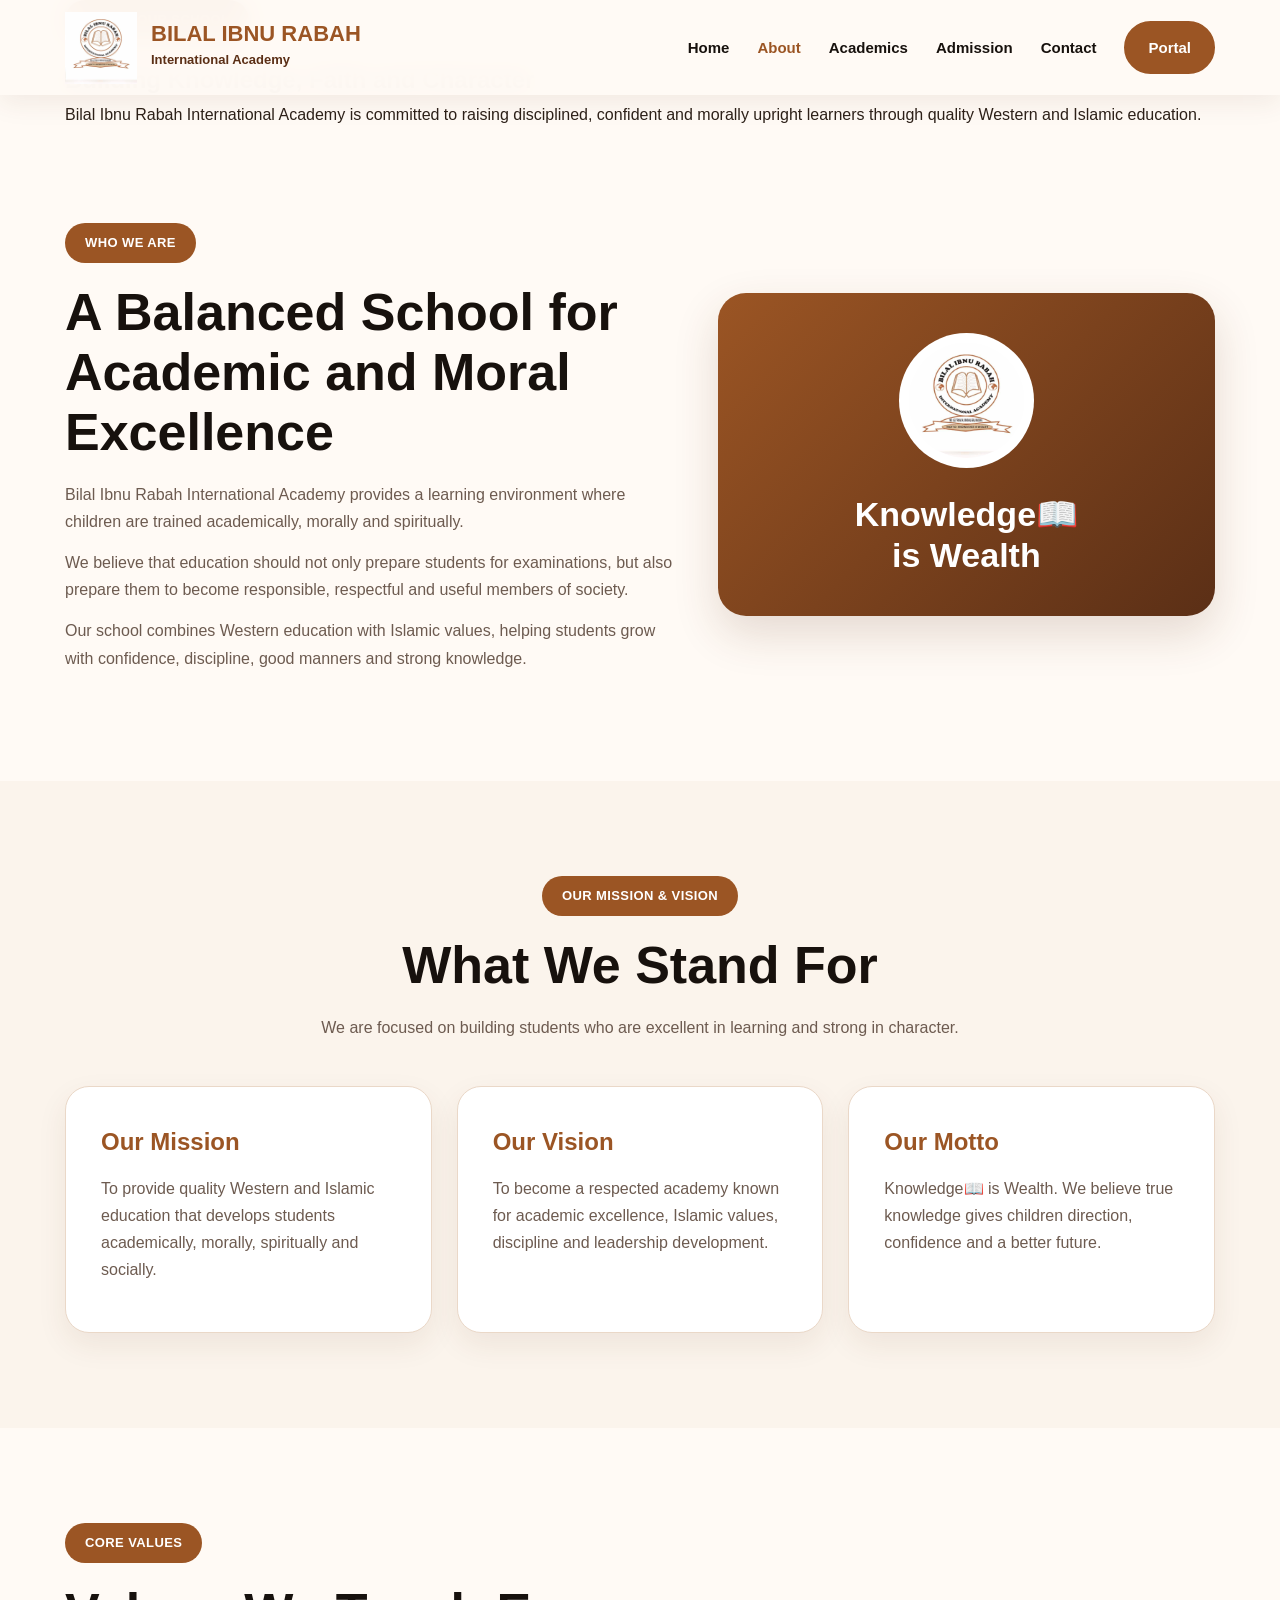
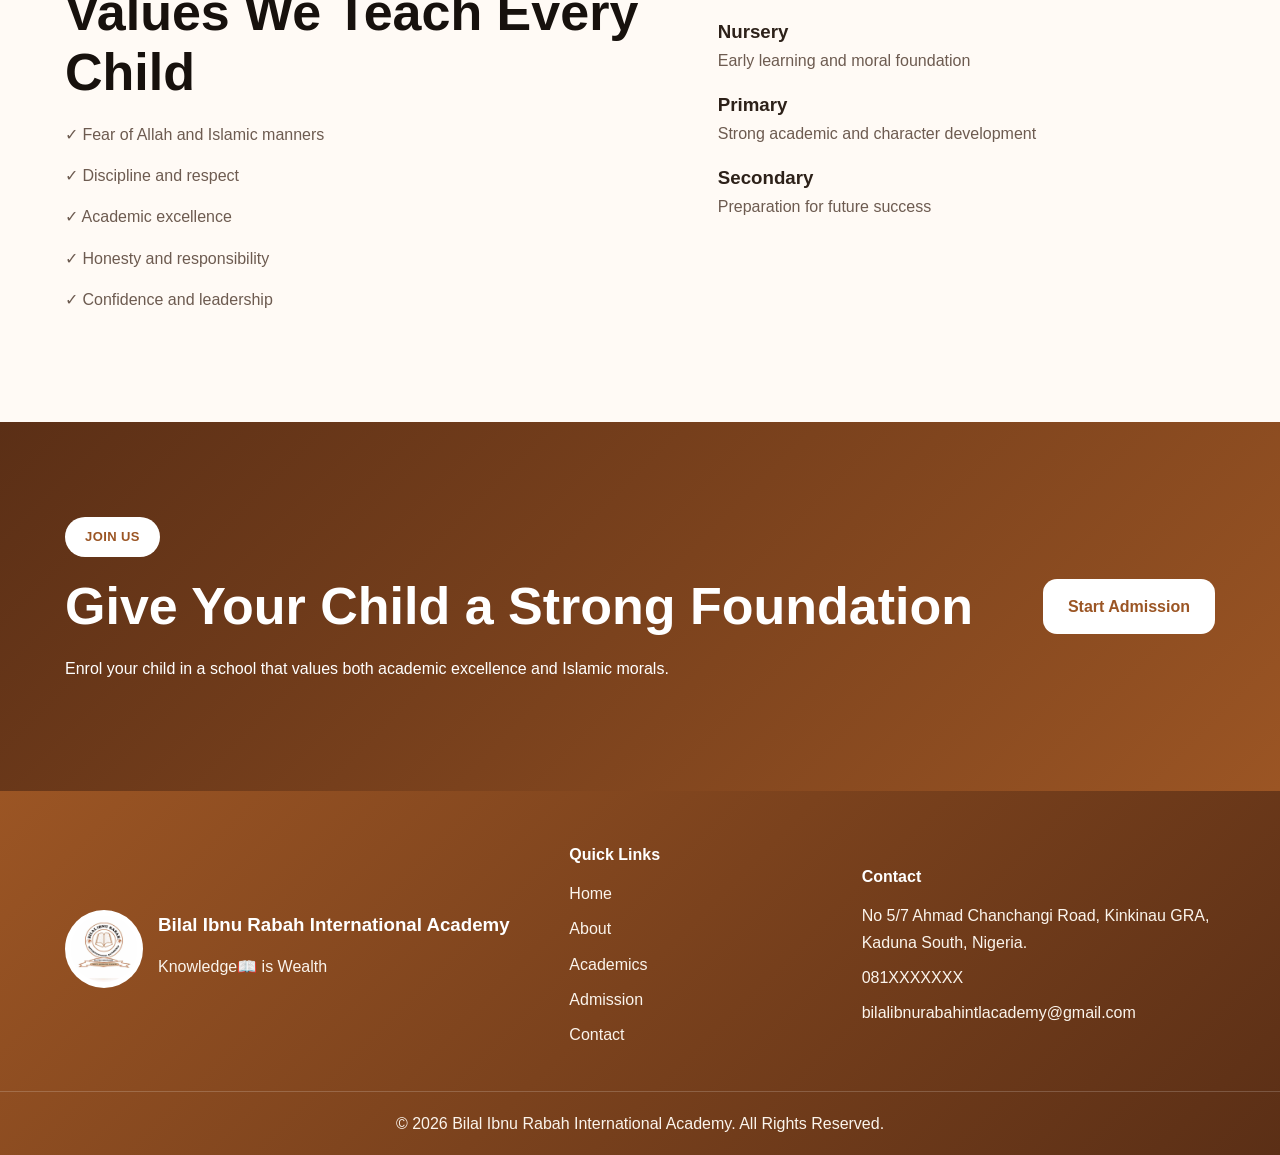
==== about.html @ da8c621b "Create about.html" ====
<!DOCTYPE html>
<html lang="en">
<head>
  <meta charset="UTF-8" />
  <meta name="viewport" content="width=device-width, initial-scale=1.0" />
  <title>About Us | Bilal Ibnu Rabah International Academy</title>
  <link rel="stylesheet" href="style.css" />
</head>
<body>

<header class="header">
  <div class="container nav">
    <a href="index.html" class="logo">
      <img src="bilal logo.png" alt="Bilal Ibnu Rabah Logo">
      <div>
        <h2>Bilal Ibnu Rabah</h2>
        <span>International Academy</span>
      </div>
    </a>

    <button class="menu-btn" id="menuBtn">☰</button>

    <nav class="nav-links" id="navLinks">
      <a href="index.html">Home</a>
      <a href="about.html" class="active">About</a>
      <a href="academics.html">Academics</a>
      <a href="admission.html">Admission</a>
      <a href="contact.html">Contact</a>
      <a href="portal.html" class="portal-btn">Portal</a>
    </nav>
  </div>
</header>

<section class="page-hero">
  <div class="page-hero-overlay"></div>
  <div class="container page-hero-content">
    <span class="section-tag">About Our School</span>
    <h1>Building Knowledge, Faith and Character</h1>
    <p>
      Bilal Ibnu Rabah International Academy is committed to raising disciplined,
      confident and morally upright learners through quality Western and Islamic education.
    </p>
  </div>
</section>

<section class="section about-page">
  <div class="container about-grid">
    <div>
      <span class="section-tag">Who We Are</span>
      <h2>A Balanced School for Academic and Moral Excellence</h2>
      <p>
        Bilal Ibnu Rabah International Academy provides a learning environment where children
        are trained academically, morally and spiritually.
      </p>
      <p>
        We believe that education should not only prepare students for examinations, but also
        prepare them to become responsible, respectful and useful members of society.
      </p>
      <p>
        Our school combines Western education with Islamic values, helping students grow with
        confidence, discipline, good manners and strong knowledge.
      </p>
    </div>

    <div class="motto-card">
      <img src="bilal logo.png" alt="Bilal Ibnu Rabah Logo">
      <h3>Knowledge📖<br>is Wealth</h3>
    </div>
  </div>
</section>

<section class="section light">
  <div class="container">
    <div class="section-heading">
      <span class="section-tag">Our Mission & Vision</span>
      <h2>What We Stand For</h2>
      <p>We are focused on building students who are excellent in learning and strong in character.</p>
    </div>

    <div class="cards">
      <div class="card">
        <h3>Our Mission</h3>
        <p>
          To provide quality Western and Islamic education that develops students academically,
          morally, spiritually and socially.
        </p>
      </div>

      <div class="card">
        <h3>Our Vision</h3>
        <p>
          To become a respected academy known for academic excellence, Islamic values,
          discipline and leadership development.
        </p>
      </div>

      <div class="card">
        <h3>Our Motto</h3>
        <p>
          Knowledge📖 is Wealth. We believe true knowledge gives children direction,
          confidence and a better future.
        </p>
      </div>
    </div>
  </div>
</section>

<section class="section why">
  <div class="container why-grid">
    <div>
      <span class="section-tag">Core Values</span>
      <h2>Values We Teach Every Child</h2>

      <div class="features">
        <p>✓ Fear of Allah and Islamic manners</p>
        <p>✓ Discipline and respect</p>
        <p>✓ Academic excellence</p>
        <p>✓ Honesty and responsibility</p>
        <p>✓ Confidence and leadership</p>
      </div>
    </div>

    <div class="stats-card">
      <div>
        <h3>Nursery</h3>
        <p>Early learning and moral foundation</p>
      </div>
      <div>
        <h3>Primary</h3>
        <p>Strong academic and character development</p>
      </div>
      <div>
        <h3>Secondary</h3>
        <p>Preparation for future success</p>
      </div>
    </div>
  </div>
</section>

<section class="section admission">
  <div class="container admission-box">
    <div>
      <span class="section-tag light-tag">Join Us</span>
      <h2>Give Your Child a Strong Foundation</h2>
      <p>
        Enrol your child in a school that values both academic excellence and Islamic morals.
      </p>
    </div>

    <a href="admission.html" class="btn white-btn">Start Admission</a>
  </div>
</section>

<footer class="footer">
  <div class="container footer-grid">
    <div class="footer-brand">
      <img src="bilal logo.png" alt="Bilal Ibnu Rabah Logo">
      <div>
        <h3>Bilal Ibnu Rabah International Academy</h3>
        <p>Knowledge📖 is Wealth</p>
      </div>
    </div>

    <div>
      <h4>Quick Links</h4>
      <a href="index.html">Home</a>
      <a href="about.html">About</a>
      <a href="academics.html">Academics</a>
      <a href="admission.html">Admission</a>
      <a href="contact.html">Contact</a>
    </div>

    <div>
      <h4>Contact</h4>
      <p>No 5/7 Ahmad Chanchangi Road, Kinkinau GRA, Kaduna South, Nigeria.</p>
      <p>081XXXXXXX</p>
      <p>bilalibnurabahintlacademy@gmail.com</p>
    </div>
  </div>

  <div class="copyright">
    © 2026 Bilal Ibnu Rabah International Academy. All Rights Reserved.
  </div>
</footer>

<script>
  const menuBtn = document.getElementById("menuBtn");
  const navLinks = document.getElementById("navLinks");

  menuBtn.addEventListener("click", () => {
    navLinks.classList.toggle("show");
  });

  document.querySelectorAll(".nav-links a").forEach(link => {
    link.addEventListener("click", () => {
      navLinks.classList.remove("show");
    });
  });
</script>

</body>
</html>
---- style.css ----
* {
  margin: 0;
  padding: 0;
  box-sizing: border-box;
}

:root {
  --brown: #9b5524;
  --brown-dark: #5b2f16;
  --brown-light: #b66b32;
  --cream: #fbf4ec;
  --cream-soft: #fffaf5;
  --white: #ffffff;
  --black: #17110d;
  --text: #2d2119;
  --muted: #6d5b50;
  --line: #ead8c8;
  --shadow: 0 18px 45px rgba(91, 47, 22, 0.16);
}

html {
  scroll-behavior: smooth;
}

body {
  font-family: "Segoe UI", Arial, sans-serif;
  background: var(--cream-soft);
  color: var(--text);
  line-height: 1.7;
}

.container {
  width: min(1150px, 92%);
  margin: auto;
}

/* HEADER */
.header {
  position: fixed;
  top: 0;
  width: 100%;
  background: rgba(255, 250, 245, 0.97);
  backdrop-filter: blur(14px);
  z-index: 1000;
  box-shadow: 0 8px 25px rgba(91, 47, 22, 0.08);
}

.nav {
  height: 95px;
  display: flex;
  align-items: center;
  justify-content: space-between;
}

.logo-box,
.logo {
  display: flex;
  align-items: center;
  gap: 14px;
  text-decoration: none;
  color: var(--black);
}

.logo-box img,
.logo img {
  width: 72px;
  height: 72px;
  object-fit: contain;
}

.logo-box h2,
.logo h2 {
  color: var(--brown);
  font-size: 22px;
  line-height: 1.05;
  text-transform: uppercase;
  font-weight: 900;
}

.logo-box span,
.logo span {
  color: var(--brown-dark);
  font-size: 13px;
  font-weight: 700;
}

.nav-links {
  display: flex;
  align-items: center;
  gap: 28px;
}

.nav-links a {
  color: var(--black);
  text-decoration: none;
  font-weight: 700;
  font-size: 15px;
  transition: 0.3s ease;
}

.nav-links a:hover,
.nav-links a.active {
  color: var(--brown);
}

.cta-btn,
.portal-btn {
  background: var(--brown);
  color: var(--white) !important;
  padding: 12px 22px;
  border-radius: 35px;
  border: 2px solid var(--brown);
}

.cta-btn:hover,
.portal-btn:hover {
  background: var(--brown-dark);
  border-color: var(--brown-dark);
}

.menu-btn {
  display: none;
  border: none;
  background: var(--brown);
  color: var(--white);
  font-size: 27px;
  width: 48px;
  height: 48px;
  border-radius: 14px;
  cursor: pointer;
}

/* HERO */
.hero {
  min-height: 100vh;
  background: url("baground.jpg") center/cover no-repeat;
  position: relative;
  display: flex;
  align-items: center;
  padding-top: 110px;
}

.hero-overlay {
  position: absolute;
  inset: 0;
  background: linear-gradient(
    90deg,
    rgba(255, 250, 245, 0.98) 0%,
    rgba(255, 250, 245, 0.86) 43%,
    rgba(155, 85, 36, 0.30) 100%
  );
}

.hero-content {
  position: relative;
  z-index: 2;
  max-width: 720px;
}

.tag,
.hero-tag,
.section-tag {
  display: inline-block;
  background: var(--brown);
  color: var(--white);
  padding: 9px 20px;
  border-radius: 35px;
  font-size: 13px;
  font-weight: 900;
  text-transform: uppercase;
  letter-spacing: 0.4px;
  margin-bottom: 20px;
}

.hero h1 {
  color: var(--black);
  font-size: clamp(42px, 6vw, 72px);
  line-height: 1.05;
  margin-bottom: 22px;
  font-weight: 900;
  max-width: 760px;
}

.hero h1 span {
  color: var(--brown);
}

.hero p {
  color: var(--text);
  font-size: 19px;
  max-width: 620px;
  font-weight: 500;
}

.hero-buttons {
  display: flex;
  gap: 16px;
  flex-wrap: wrap;
  margin-top: 32px;
}

.btn {
  display: inline-block;
  padding: 14px 25px;
  border-radius: 14px;
  text-decoration: none;
  font-weight: 900;
  transition: 0.3s ease;
}

.primary,
.primary-btn {
  background: var(--brown);
  color: var(--white);
  box-shadow: var(--shadow);
}

.primary:hover,
.primary-btn:hover {
  background: var(--brown-dark);
  transform: translateY(-3px);
}

.secondary,
.outline-btn {
  border: 2px solid var(--brown);
  color: var(--brown);
  background: transparent;
}

.secondary:hover,
.outline-btn:hover {
  background: var(--brown);
  color: var(--white);
}

/* STATS / PROGRAM STRIP */
.stats,
.program-strip {
  position: relative;
  margin-top: -65px;
  z-index: 5;
}

.stats-grid,
.program-grid {
  display: grid;
  grid-template-columns: repeat(3, 1fr);
  background: var(--white);
  border-radius: 22px;
  box-shadow: var(--shadow);
  overflow: hidden;
}

.stats-grid div,
.program-box {
  padding: 35px;
  border-right: 1px solid var(--line);
}

.stats-grid div:last-child,
.program-box:last-child {
  border-right: none;
}

.stats-grid h3,
.program-box h3 {
  color: var(--brown);
  font-size: 26px;
  margin-bottom: 5px;
}

.stats-grid p,
.program-box p {
  color: var(--text);
  font-size: 15px;
}

.icon {
  width: 58px;
  height: 58px;
  background: var(--brown);
  color: var(--white);
  border-radius: 50%;
  display: grid;
  place-items: center;
  font-size: 25px;
  margin-bottom: 12px;
}

/* SECTIONS */
.section {
  padding: 95px 0;
}

.light {
  background: var(--cream);
}

.section h2 {
  color: var(--black);
  font-size: clamp(32px, 5vw, 52px);
  line-height: 1.15;
  margin-bottom: 18px;
  font-weight: 900;
}

.section p {
  color: var(--muted);
  margin-bottom: 14px;
}

.about-grid,
.contact-grid,
.why-grid,
.footer-grid {
  display: grid;
  grid-template-columns: 1.1fr 0.9fr;
  gap: 45px;
  align-items: center;
}

.about-card,
.contact-card,
.motto-card {
  background: linear-gradient(135deg, var(--brown), var(--brown-dark));
  color: var(--white);
  padding: 40px;
  border-radius: 28px;
  box-shadow: var(--shadow);
}

.about-card h3,
.contact-card strong {
  color: var(--white);
}

.about-card p,
.contact-card p {
  color: var(--cream);
}

.motto-card {
  text-align: center;
}

.motto-card img {
  width: 135px;
  height: 135px;
  object-fit: contain;
  background: var(--white);
  border-radius: 50%;
  padding: 10px;
  margin-bottom: 18px;
}

.motto-card h3 {
  font-size: 34px;
  line-height: 1.2;
}

.center,
.section-heading {
  text-align: center;
  max-width: 720px;
  margin: 0 auto 45px;
}

.cards {
  display: grid;
  grid-template-columns: repeat(3, 1fr);
  gap: 25px;
}

.card {
  background: var(--white);
  padding: 35px;
  border-radius: 24px;
  border: 1px solid var(--line);
  box-shadow: 0 12px 30px rgba(91, 47, 22, 0.08);
  transition: 0.3s ease;
}

.card:hover {
  transform: translateY(-8px);
  box-shadow: var(--shadow);
}

.card h3 {
  color: var(--brown);
  font-size: 24px;
  margin-bottom: 12px;
}

/* ADMISSION */
.admission {
  background: linear-gradient(135deg, var(--brown-dark), var(--brown));
  color: var(--white);
}

.admission h2,
.admission p {
  color: var(--white);
}

.admission-box {
  display: flex;
  justify-content: space-between;
  align-items: center;
  gap: 35px;
}

.white-btn {
  background: var(--white);
  color: var(--brown);
}

.white-btn:hover {
  background: var(--cream);
  transform: translateY(-3px);
}

.light-tag {
  background: var(--white);
  color: var(--brown);
}

/* GALLERY */
.gallery-preview {
  display: grid;
  grid-template-columns: repeat(3, 1fr);
  gap: 25px;
}

.gallery-preview div {
  height: 210px;
  border-radius: 24px;
  background: linear-gradient(135deg, var(--brown), var(--brown-dark));
  color: var(--white);
  display: grid;
  place-items: center;
  font-weight: 900;
  font-size: 22px;
  box-shadow: var(--shadow);
}

/* FOOTER */
.footer {
  background: linear-gradient(135deg, var(--brown), var(--brown-dark));
  color: var(--white);
  padding: 50px 0 0;
}

.footer-grid {
  grid-template-columns: 1.3fr 0.7fr 1fr;
  padding-bottom: 35px;
}

.footer-brand {
  display: flex;
  align-items: center;
  gap: 15px;
}

.footer-brand img {
  width: 78px;
  height: 78px;
  object-fit: contain;
  background: var(--white);
  border-radius: 50%;
  padding: 6px;
}

.footer h3,
.footer h4 {
  color: var(--white);
  margin-bottom: 12px;
}

.footer p,
.footer a {
  color: var(--cream);
  text-decoration: none;
  display: block;
  margin-bottom: 8px;
}

.footer a:hover {
  color: var(--white);
}

.copyright {
  text-align: center;
  padding: 18px;
  border-top: 1px solid rgba(255,255,255,0.18);
  color: var(--cream);
}

/* MOBILE */
@media (max-width: 900px) {
  .nav {
    height: 86px;
  }

  .logo-box img,
  .logo img {
    width: 55px;
    height: 55px;
  }

  .logo-box h2,
  .logo h2 {
    font-size: 15px;
  }

  .logo-box span,
  .logo span {
    font-size: 11px;
  }

  .menu-btn {
    display: block;
  }

  .nav-links {
    position: absolute;
    top: 86px;
    left: 0;
    width: 100%;
    background: var(--cream-soft);
    flex-direction: column;
    align-items: flex-start;
    padding: 25px 7%;
    display: none;
    box-shadow: 0 18px 35px rgba(91, 47, 22, 0.14);
  }

  .nav-links.show {
    display: flex;
  }

  .nav-links a {
    width: 100%;
  }

  .hero {
    min-height: 92vh;
    padding-top: 95px;
  }

  .hero h1 {
    font-size: 42px;
  }

  .hero p {
    font-size: 17px;
  }

  .stats,
  .program-strip {
    margin-top: 0;
  }

  .stats-grid,
  .program-grid,
  .cards,
  .gallery-preview,
  .about-grid,
  .contact-grid,
  .why-grid,
  .footer-grid {
    grid-template-columns: 1fr;
  }

  .stats-grid div,
  .program-box {
    border-right: none;
    border-bottom: 1px solid var(--line);
  }

  .stats-grid div:last-child,
  .program-box:last-child {
    border-bottom: none;
  }

  .admission-box {
    flex-direction: column;
    align-items: flex-start;
  }

  .section {
    padding: 75px 0;
  }
}

/* FIX PROGRAM CARD POSITION */
.stats,
.program-strip {
  margin-top: 0 !important;
  padding: 35px 0 60px;
  background: #fff7ef;
}

.stats-grid,
.program-grid {
  margin-top: 0 !important;
}

.hero {
  padding-bottom: 60px;
}

@media (max-width: 900px) {
  .stats,
  .program-strip {
    padding: 25px 0 45px;
  }
}
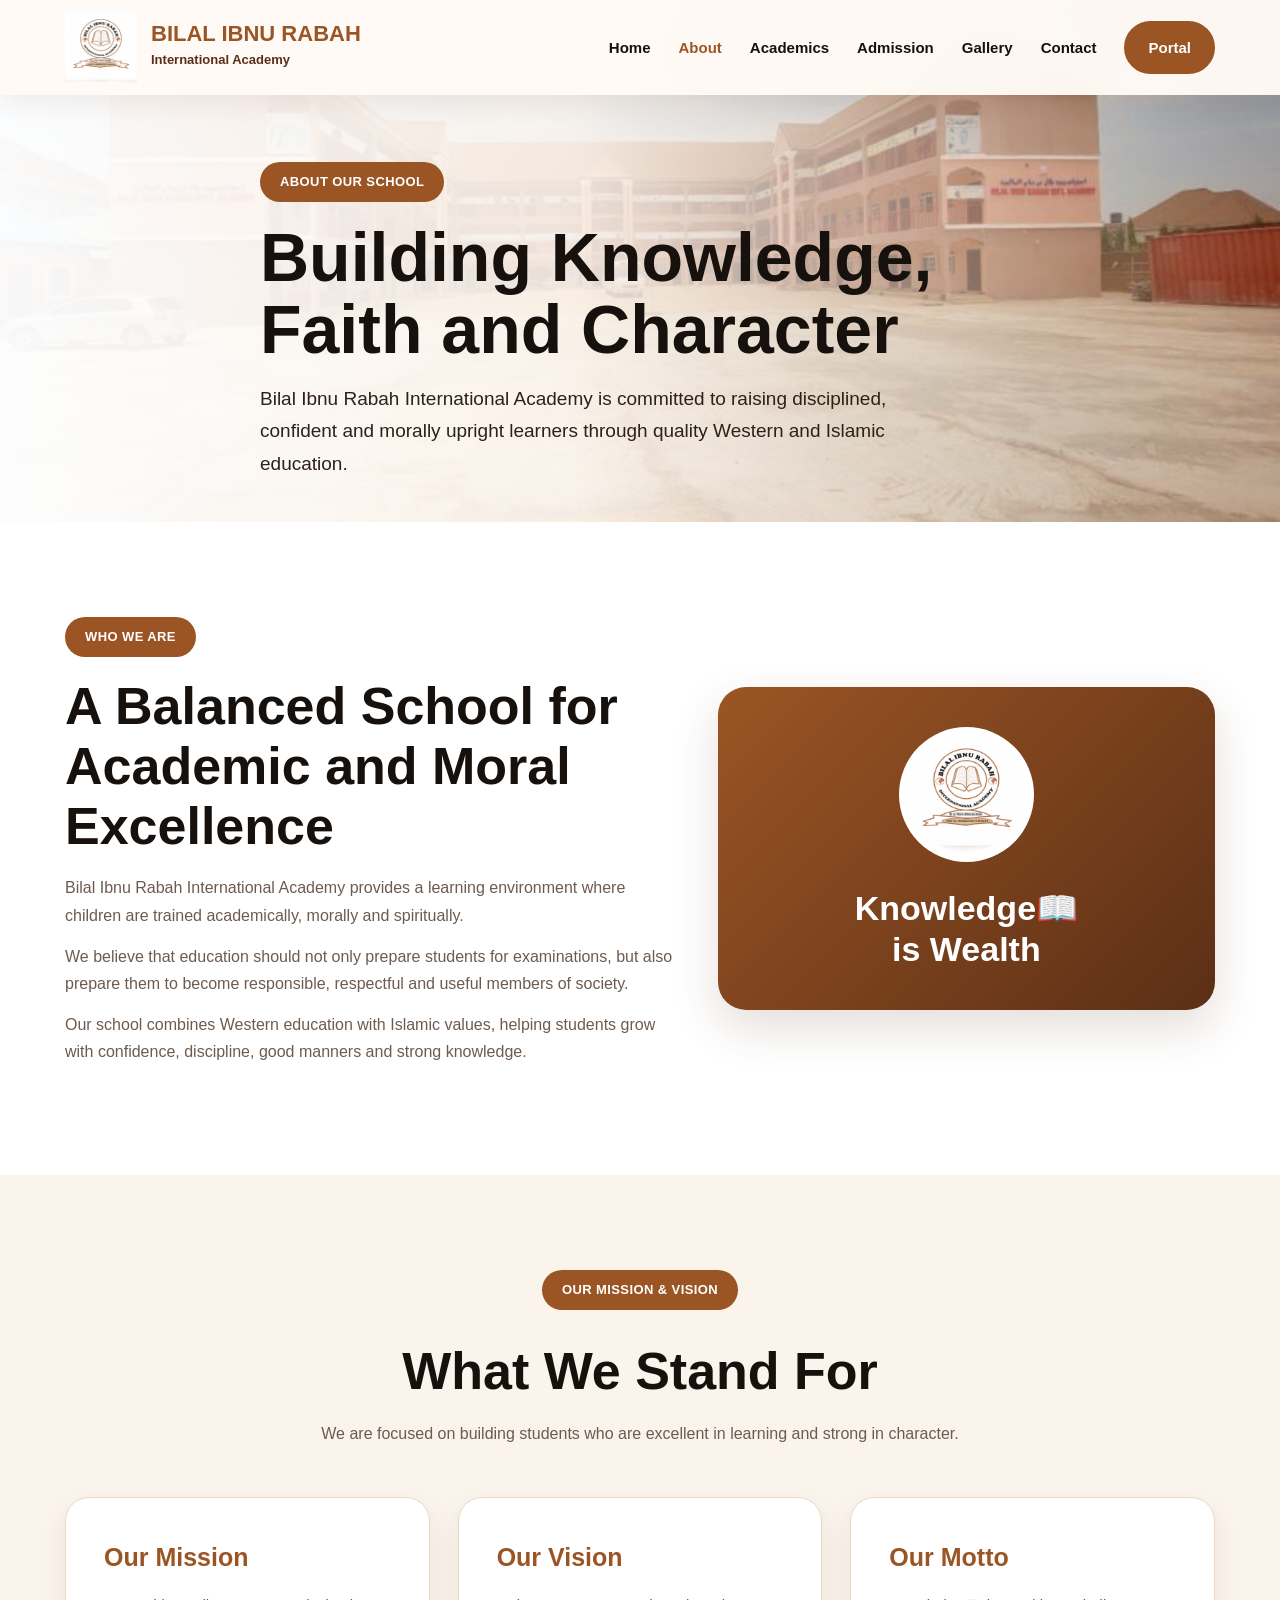
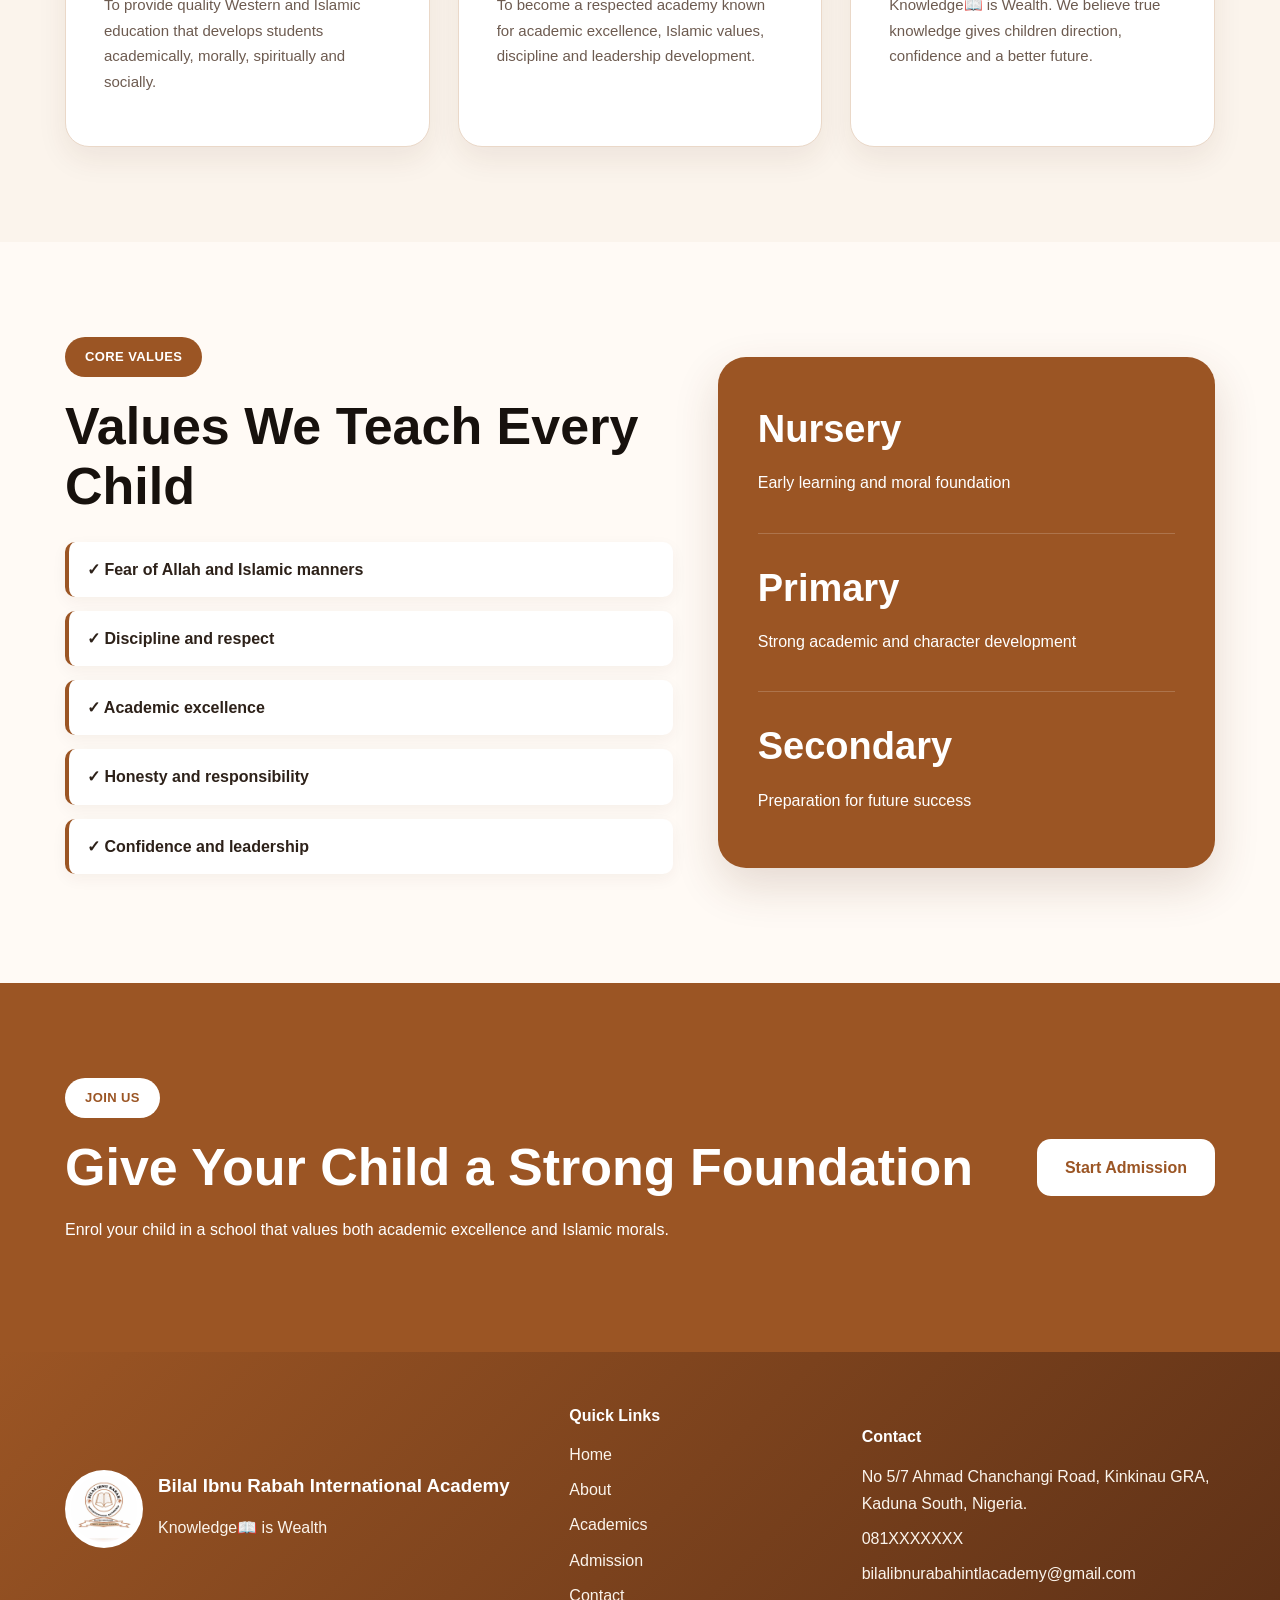
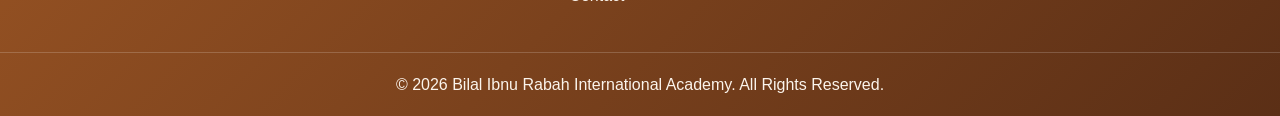
==== commit 3413675f: "Update about.html" ====
--- a/about.html
+++ b/about.html
@@ -25,6 +25,7 @@
       <a href="about.html" class="active">About</a>
       <a href="academics.html">Academics</a>
       <a href="admission.html">Admission</a>
+      <a href="gallery.html">Gallery</a>
       <a href="contact.html">Contact</a>
       <a href="portal.html" class="portal-btn">Portal</a>
     </nav>
--- a/style.css
+++ b/style.css
@@ -616,3 +616,1070 @@
     padding: 25px 0 45px;
   }
 }
+
+.page-hero {
+  min-height: 55vh;
+  background: url("baground.jpg") center/cover no-repeat;
+  position: relative;
+  display: flex;
+  align-items: center;
+  padding-top: 130px;
+}
+
+.page-hero-overlay {
+  position: absolute;
+  inset: 0;
+  background: linear-gradient(
+    90deg,
+    rgba(255, 255, 255, 0.96),
+    rgba(255, 247, 239, 0.88),
+    rgba(155, 85, 36, 0.35)
+  );
+}
+
+.page-hero-content {
+  position: relative;
+  z-index: 2;
+  max-width: 760px;
+}
+
+.page-hero h1 {
+  font-size: clamp(38px, 6vw, 65px);
+  line-height: 1.05;
+  color: var(--black);
+  margin-bottom: 18px;
+}
+
+.page-hero p {
+  color: var(--text);
+  font-size: 19px;
+  max-width: 680px;
+}
+
+.about-page {
+  background: var(--white);
+}
+
+/* =========================
+ACADEMICS PAGE
+========================= */
+
+.page-hero {
+  min-height: 58vh;
+  background: url("baground.jpg") center/cover no-repeat;
+  position: relative;
+  display: flex;
+  align-items: center;
+  padding-top: 120px;
+}
+
+.page-hero-overlay {
+  position: absolute;
+  inset: 0;
+  background: linear-gradient(
+    90deg,
+    rgba(255,255,255,0.97) 0%,
+    rgba(255,247,239,0.90) 45%,
+    rgba(155,85,36,0.30) 100%
+  );
+}
+
+.page-hero-content {
+  position: relative;
+  z-index: 2;
+  max-width: 760px;
+}
+
+.page-hero h1 {
+  color: var(--black);
+  font-size: clamp(40px, 6vw, 68px);
+  line-height: 1.05;
+  margin-bottom: 18px;
+  font-weight: 900;
+}
+
+.page-hero p {
+  color: var(--text);
+  font-size: 19px;
+  max-width: 680px;
+}
+
+/* SECTION HEADING */
+
+.section-heading {
+  text-align: center;
+  max-width: 760px;
+  margin: 0 auto 50px;
+}
+
+.section-heading h2 {
+  margin-top: 12px;
+}
+
+/* CARDS */
+
+.cards {
+  display: grid;
+  grid-template-columns: repeat(3, 1fr);
+  gap: 28px;
+}
+
+.card {
+  background: var(--white);
+  padding: 38px;
+  border-radius: 24px;
+  border: 1px solid var(--line);
+  box-shadow: 0 12px 30px rgba(75, 40, 21, 0.08);
+  transition: 0.3s ease;
+}
+
+.card:hover {
+  transform: translateY(-8px);
+  box-shadow: var(--shadow);
+}
+
+.card h3 {
+  color: var(--brown);
+  font-size: 25px;
+  margin-bottom: 14px;
+  font-weight: 900;
+}
+
+.card p {
+  color: var(--muted);
+  font-size: 15px;
+}
+
+/* WHY GRID */
+
+.why-grid {
+  display: grid;
+  grid-template-columns: 1.1fr 0.9fr;
+  gap: 45px;
+  align-items: center;
+}
+
+/* FEATURES */
+
+.features {
+  margin-top: 25px;
+}
+
+.features p {
+  background: var(--white);
+  border-left: 4px solid var(--brown);
+  padding: 14px 18px;
+  border-radius: 10px;
+  margin-bottom: 14px;
+  font-weight: 700;
+  color: var(--text);
+  box-shadow: 0 5px 15px rgba(75, 40, 21, 0.05);
+}
+
+/* STATS CARD */
+
+.stats-card {
+  background: linear-gradient(
+    135deg,
+    var(--brown),
+    var(--dark)
+  );
+  padding: 40px;
+  border-radius: 28px;
+  color: var(--white);
+  box-shadow: var(--shadow);
+}
+
+.stats-card div {
+  padding-bottom: 22px;
+  margin-bottom: 22px;
+  border-bottom: 1px solid rgba(255,255,255,0.18);
+}
+
+.stats-card div:last-child {
+  border-bottom: none;
+  margin-bottom: 0;
+  padding-bottom: 0;
+}
+
+.stats-card h3 {
+  font-size: 38px;
+  margin-bottom: 8px;
+  font-weight: 900;
+}
+
+.stats-card p {
+  color: var(--cream);
+}
+
+/* ADMISSION */
+
+.admission {
+  background: linear-gradient(
+    135deg,
+    var(--dark),
+    var(--brown)
+  );
+}
+
+.admission-box {
+  display: flex;
+  justify-content: space-between;
+  align-items: center;
+  gap: 35px;
+}
+
+.light-tag {
+  background: var(--white);
+  color: var(--brown);
+}
+
+.white-btn {
+  background: var(--white);
+  color: var(--brown);
+  padding: 15px 28px;
+  border-radius: 14px;
+  font-weight: 900;
+  text-decoration: none;
+}
+
+.white-btn:hover {
+  background: var(--cream);
+  transform: translateY(-3px);
+}
+
+/* MOBILE */
+
+@media (max-width: 900px) {
+
+  .page-hero {
+    min-height: 50vh;
+    padding-top: 100px;
+  }
+
+  .page-hero h1 {
+    font-size: 42px;
+  }
+
+  .page-hero p {
+    font-size: 17px;
+  }
+
+  .cards,
+  .why-grid {
+    grid-template-columns: 1fr;
+  }
+
+  .admission-box {
+    flex-direction: column;
+    align-items: flex-start;
+  }
+
+}
+
+/* ADMISSION FORM */
+
+.admission-form {
+  background: var(--white);
+  padding: 45px;
+  border-radius: 28px;
+  box-shadow: var(--shadow);
+  border: 1px solid var(--line);
+  max-width: 1000px;
+  margin: auto;
+}
+
+.form-grid {
+  display: grid;
+  grid-template-columns: repeat(2, 1fr);
+  gap: 22px;
+}
+
+.input-box {
+  margin-bottom: 22px;
+}
+
+.input-box label {
+  display: block;
+  margin-bottom: 8px;
+  color: var(--brown);
+  font-weight: 800;
+}
+
+.input-box input,
+.input-box select,
+.input-box textarea {
+  width: 100%;
+  padding: 15px;
+  border-radius: 14px;
+  border: 1px solid var(--line);
+  background: var(--cream);
+  font-size: 15px;
+  outline: none;
+  color: var(--text);
+}
+
+.input-box input:focus,
+.input-box select:focus,
+.input-box textarea:focus {
+  border-color: var(--brown);
+}
+
+.submit-btn {
+  width: 100%;
+  border: none;
+  background: var(--brown);
+  color: var(--white);
+  padding: 16px;
+  border-radius: 14px;
+  font-size: 16px;
+  font-weight: 900;
+  cursor: pointer;
+  transition: 0.3s ease;
+}
+
+.submit-btn:hover {
+  background: var(--dark);
+}
+
+@media (max-width: 900px) {
+
+  .admission-form {
+    padding: 28px;
+  }
+
+  .form-grid {
+    grid-template-columns: 1fr;
+  }
+
+}
+
+/* CONTACT PAGE */
+
+.contact-page-grid {
+  display: grid;
+  grid-template-columns: 1fr 1fr;
+  gap: 35px;
+  align-items: start;
+}
+
+.contact-info-box,
+.contact-form-box {
+  background: var(--white);
+  padding: 40px;
+  border-radius: 28px;
+  box-shadow: var(--shadow);
+  border: 1px solid var(--line);
+}
+
+.contact-info-box h2 {
+  color: var(--black);
+  font-size: 42px;
+  line-height: 1.1;
+  margin-bottom: 18px;
+}
+
+.contact-list {
+  margin-top: 25px;
+}
+
+.contact-list div {
+  padding: 18px 0;
+  border-bottom: 1px solid var(--line);
+}
+
+.contact-list div:last-child {
+  border-bottom: none;
+}
+
+.contact-list strong {
+  color: var(--brown);
+  font-size: 17px;
+}
+
+.contact-form-box h3 {
+  color: var(--brown);
+  font-size: 30px;
+  margin-bottom: 25px;
+}
+
+@media (max-width: 900px) {
+  .contact-page-grid {
+    grid-template-columns: 1fr;
+  }
+
+  .contact-info-box,
+  .contact-form-box {
+    padding: 28px;
+  }
+
+  .contact-info-box h2 {
+    font-size: 34px;
+  }
+}
+
+/* PORTAL PAGE */
+
+.portal-grid {
+  display: grid;
+  grid-template-columns: repeat(3, 1fr);
+  gap: 25px;
+}
+
+.portal-card {
+  background: var(--white);
+  padding: 38px;
+  border-radius: 28px;
+  border: 1px solid var(--line);
+  box-shadow: var(--shadow);
+  transition: 0.3s ease;
+}
+
+.portal-card:hover {
+  transform: translateY(-8px);
+}
+
+.portal-icon {
+  width: 70px;
+  height: 70px;
+  background: var(--brown);
+  color: var(--white);
+  border-radius: 50%;
+  display: grid;
+  place-items: center;
+  font-size: 30px;
+  margin-bottom: 20px;
+}
+
+.portal-card h3 {
+  color: var(--brown);
+  font-size: 25px;
+  margin-bottom: 12px;
+}
+
+.portal-card p {
+  color: var(--muted);
+  margin-bottom: 25px;
+}
+
+@media (max-width: 900px) {
+  .portal-grid {
+    grid-template-columns: 1fr;
+  }
+}
+
+/* DASHBOARD */
+
+.dashboard-layout {
+  min-height: 100vh;
+  display: grid;
+  grid-template-columns: 280px 1fr;
+  background: var(--cream);
+}
+
+.dashboard-sidebar {
+  background: linear-gradient(180deg, var(--brown), var(--dark));
+  color: var(--white);
+  padding: 28px;
+  position: sticky;
+  top: 0;
+  height: 100vh;
+}
+
+.dash-logo {
+  text-align: center;
+  margin-bottom: 35px;
+}
+
+.dash-logo img {
+  width: 90px;
+  height: 90px;
+  object-fit: contain;
+  background: var(--white);
+  border-radius: 50%;
+  padding: 8px;
+  margin-bottom: 12px;
+}
+
+.dash-logo h3 {
+  font-size: 22px;
+}
+
+.dash-logo p {
+  color: var(--cream);
+  font-size: 13px;
+}
+
+.dash-menu {
+  display: grid;
+  gap: 12px;
+}
+
+.dash-menu a {
+  color: var(--white);
+  text-decoration: none;
+  padding: 13px 15px;
+  border-radius: 14px;
+  font-weight: 800;
+}
+
+.dash-menu a:hover,
+.dash-menu .active {
+  background: rgba(255,255,255,0.16);
+}
+
+.dashboard-main {
+  padding: 35px;
+}
+
+.dashboard-top {
+  background: var(--white);
+  padding: 28px;
+  border-radius: 24px;
+  box-shadow: var(--shadow);
+  display: flex;
+  justify-content: space-between;
+  gap: 25px;
+  align-items: center;
+  margin-bottom: 28px;
+}
+
+.dashboard-top h1 {
+  color: var(--brown);
+  font-size: 34px;
+}
+
+.dashboard-top p {
+  color: var(--muted);
+}
+
+.logout-btn {
+  background: var(--brown);
+  color: var(--white);
+  padding: 12px 22px;
+  border-radius: 14px;
+  text-decoration: none;
+  font-weight: 900;
+}
+
+.dash-cards {
+  display: grid;
+  grid-template-columns: repeat(4, 1fr);
+  gap: 20px;
+  margin-bottom: 28px;
+}
+
+.dash-card {
+  background: var(--white);
+  padding: 25px;
+  border-radius: 22px;
+  box-shadow: var(--shadow);
+  border: 1px solid var(--line);
+}
+
+.dash-card h3 {
+  color: var(--brown);
+  font-size: 17px;
+}
+
+.dash-card p {
+  color: var(--black);
+  font-size: 22px;
+  font-weight: 900;
+}
+
+.dashboard-section {
+  background: var(--white);
+  padding: 30px;
+  border-radius: 24px;
+  box-shadow: var(--shadow);
+  border: 1px solid var(--line);
+  margin-bottom: 28px;
+}
+
+.dash-section-title {
+  margin-bottom: 22px;
+}
+
+.dash-section-title h2 {
+  color: var(--brown);
+  font-size: 28px;
+}
+
+.dash-section-title p {
+  color: var(--muted);
+}
+
+.profile-grid {
+  display: grid;
+  grid-template-columns: repeat(2, 1fr);
+  gap: 18px;
+}
+
+.profile-grid div {
+  background: var(--cream);
+  padding: 16px;
+  border-radius: 14px;
+  color: var(--text);
+}
+
+.table-wrap {
+  width: 100%;
+  overflow-x: auto;
+}
+
+.result-table {
+  width: 100%;
+  border-collapse: collapse;
+  min-width: 850px;
+}
+
+.result-table th {
+  background: var(--brown);
+  color: var(--white);
+  padding: 14px;
+  text-align: left;
+  font-size: 14px;
+}
+
+.result-table td {
+  padding: 14px;
+  border-bottom: 1px solid var(--line);
+  color: var(--text);
+  font-weight: 600;
+}
+
+.result-table tr:nth-child(even) {
+  background: var(--cream);
+}
+
+.result-summary {
+  margin-top: 22px;
+  display: grid;
+  grid-template-columns: repeat(2, 1fr);
+  gap: 15px;
+}
+
+.result-summary div {
+  background: var(--cream);
+  padding: 15px;
+  border-radius: 14px;
+}
+
+.fees-box {
+  display: grid;
+  grid-template-columns: repeat(2, 1fr);
+  gap: 20px;
+}
+
+.fees-box div,
+.notice-box {
+  background: var(--cream);
+  padding: 20px;
+  border-radius: 16px;
+}
+
+.paid {
+  color: green;
+  font-weight: 900;
+}
+
+@media (max-width: 950px) {
+  .dashboard-layout {
+    grid-template-columns: 1fr;
+  }
+
+  .dashboard-sidebar {
+    position: relative;
+    height: auto;
+  }
+
+  .dashboard-main {
+    padding: 20px;
+  }
+
+  .dashboard-top {
+    flex-direction: column;
+    align-items: flex-start;
+  }
+
+  .dash-cards,
+  .profile-grid,
+  .result-summary,
+  .fees-box {
+    grid-template-columns: 1fr;
+  }
+}
+
+/* LOGIN PAGE */
+
+.login-page {
+  min-height: 100vh;
+  background: url("baground.jpg") center/cover no-repeat;
+  position: relative;
+  display: flex;
+  align-items: center;
+  justify-content: center;
+  padding: 40px;
+}
+
+.login-overlay {
+  position: absolute;
+  inset: 0;
+  background: linear-gradient(
+    135deg,
+    rgba(75,40,21,0.88),
+    rgba(155,85,36,0.70)
+  );
+}
+
+.login-container {
+  position: relative;
+  z-index: 2;
+  width: 100%;
+  max-width: 1200px;
+  background: rgba(255,255,255,0.95);
+  border-radius: 30px;
+  overflow: hidden;
+  display: grid;
+  grid-template-columns: 1fr 1fr;
+  box-shadow: 0 25px 60px rgba(0,0,0,0.25);
+}
+
+.login-left {
+  background: linear-gradient(
+    135deg,
+    var(--brown),
+    var(--dark)
+  );
+  color: var(--white);
+  padding: 60px;
+  display: flex;
+  align-items: center;
+}
+
+.login-brand img {
+  width: 120px;
+  height: 120px;
+  object-fit: contain;
+  background: var(--white);
+  border-radius: 50%;
+  padding: 10px;
+  margin-bottom: 25px;
+}
+
+.login-brand h1 {
+  font-size: 42px;
+  line-height: 1.1;
+  margin-bottom: 18px;
+}
+
+.login-brand p {
+  color: var(--cream);
+  font-size: 18px;
+  max-width: 450px;
+}
+
+.login-right {
+  padding: 60px;
+  display: flex;
+  align-items: center;
+}
+
+.login-form {
+  width: 100%;
+}
+
+.login-form h2 {
+  color: var(--brown);
+  font-size: 42px;
+  margin-bottom: 10px;
+}
+
+.login-text {
+  color: var(--muted);
+  margin-bottom: 28px;
+}
+
+.login-note {
+  margin-top: 18px;
+  color: var(--muted);
+  text-align: center;
+  font-size: 14px;
+}
+
+.login-form .input-box {
+  margin-bottom: 22px;
+}
+
+.login-form label {
+  display: block;
+  margin-bottom: 8px;
+  color: var(--brown);
+  font-weight: 800;
+}
+
+.login-form input,
+.login-form select {
+  width: 100%;
+  padding: 16px;
+  border-radius: 14px;
+  border: 1px solid var(--line);
+  background: var(--cream);
+  outline: none;
+  font-size: 15px;
+}
+
+.login-form input:focus,
+.login-form select:focus {
+  border-color: var(--brown);
+}
+
+@media (max-width: 950px) {
+
+  .login-container {
+    grid-template-columns: 1fr;
+  }
+
+  .login-left,
+  .login-right {
+    padding: 35px;
+  }
+
+  .login-brand h1,
+  .login-form h2 {
+    font-size: 32px;
+  }
+
+}
+
+/* FINAL TEXT VISIBILITY FIX */
+
+.stats-card {
+  background: #9b5524 !important;
+  color: #ffffff !important;
+  opacity: 1 !important;
+}
+
+.stats-card div,
+.stats-card h3,
+.stats-card p,
+.stats-card strong,
+.stats-card span {
+  color: #ffffff !important;
+  opacity: 1 !important;
+}
+
+.admission {
+  background: #9b5524 !important;
+  color: #ffffff !important;
+  opacity: 1 !important;
+}
+
+.admission h1,
+.admission h2,
+.admission h3,
+.admission p,
+.admission span {
+  color: #ffffff !important;
+  opacity: 1 !important;
+}
+
+.admission .section-tag,
+.light-tag {
+  background: #ffffff !important;
+  color: #9b5524 !important;
+}
+
+.white-btn {
+  background: #ffffff !important;
+  color: #9b5524 !important;
+}
+
+/* DASHBOARD SIDEBAR MOBILE FIX */
+.dashboard-sidebar {
+  background: #9b5524 !important;
+  color: #ffffff !important;
+}
+
+.dashboard-sidebar * {
+  color: #ffffff !important;
+  opacity: 1 !important;
+}
+
+@media (max-width: 950px) {
+  .dashboard-layout {
+    display: block !important;
+  }
+
+  .dashboard-sidebar {
+    width: 100% !important;
+    height: auto !important;
+    position: relative !important;
+    padding: 25px !important;
+  }
+
+  .dashboard-main {
+    width: 100% !important;
+    padding: 20px !important;
+  }
+}
+
+.login-left {
+  background: linear-gradient(
+    135deg,
+    rgba(120, 65, 30, 0.95),
+    rgba(75, 40, 21, 0.95)
+  );
+  color: #ffffff;
+  padding: 60px;
+  display: flex;
+  align-items: center;
+  justify-content: center;
+  position: relative;
+}
+
+.login-brand h1 {
+  font-size: 42px;
+  line-height: 1.1;
+  margin-bottom: 18px;
+  color: #ffffff !important;
+}
+
+.login-brand p {
+  color: #ffffff !important;
+  opacity: 1 !important;
+}
+
+.login-brand {
+  position: relative;
+  z-index: 5;
+}
+
+.login-brand img {
+  width: 120px;
+  height: 120px;
+  object-fit: contain;
+  background: #ffffff;
+  border-radius: 50%;
+  padding: 10px;
+  margin-bottom: 25px;
+}
+
+@media (max-width: 950px) {
+
+  .login-container {
+    grid-template-columns: 1fr 1fr !important;
+  }
+
+  .login-left {
+    display: flex !important;
+    padding: 25px !important;
+  }
+
+  .login-brand h1 {
+    font-size: 28px !important;
+  }
+
+  .login-brand p {
+    font-size: 14px !important;
+  }
+
+}
+
+/* TEACHER DASHBOARD */
+
+.teacher-form {
+  background: var(--white);
+}
+
+.teacher-form .form-grid {
+  display: grid;
+  grid-template-columns: repeat(2, 1fr);
+  gap: 22px;
+}
+
+.teacher-form input[readonly] {
+  background: #fff3e8;
+  font-weight: 900;
+  color: var(--brown);
+}
+
+@media (max-width: 950px) {
+  .teacher-form .form-grid {
+    grid-template-columns: 1fr;
+  }
+}
+
+/* ADMIN DASHBOARD */
+
+.notice-box {
+  background: var(--cream);
+  padding: 22px;
+  border-radius: 18px;
+  border-left: 5px solid var(--brown);
+  color: var(--text);
+  font-weight: 600;
+}
+
+.notice-box p {
+  margin: 0;
+  line-height: 1.7;
+}
+
+/* ADMIN TABLE */
+
+.result-table td:last-child {
+  font-weight: 800;
+}
+
+/* STATUS COLORS */
+
+.status-active {
+  color: green;
+  font-weight: 900;
+}
+
+.status-pending {
+  color: orange;
+  font-weight: 900;
+}
+
+.status-approved {
+  color: green;
+  font-weight: 900;
+}
+
+/* ADMIN BUTTON */
+
+.teacher-form .submit-btn {
+  margin-top: 10px;
+}
+
+/* DASHBOARD SECTION SPACING */
+
+.dashboard-section + .dashboard-section {
+  margin-top: 28px;
+}
+
+/* MOBILE FIX */
+
+@media (max-width: 950px) {
+
+  .dashboard-top h1 {
+    font-size: 28px;
+  }
+
+  .dash-card p {
+    font-size: 18px;
+  }
+
+  .dashboard-section {
+    padding: 22px;
+  }
+
+  .result-table {
+    min-width: 700px;
+  }
+
+}
